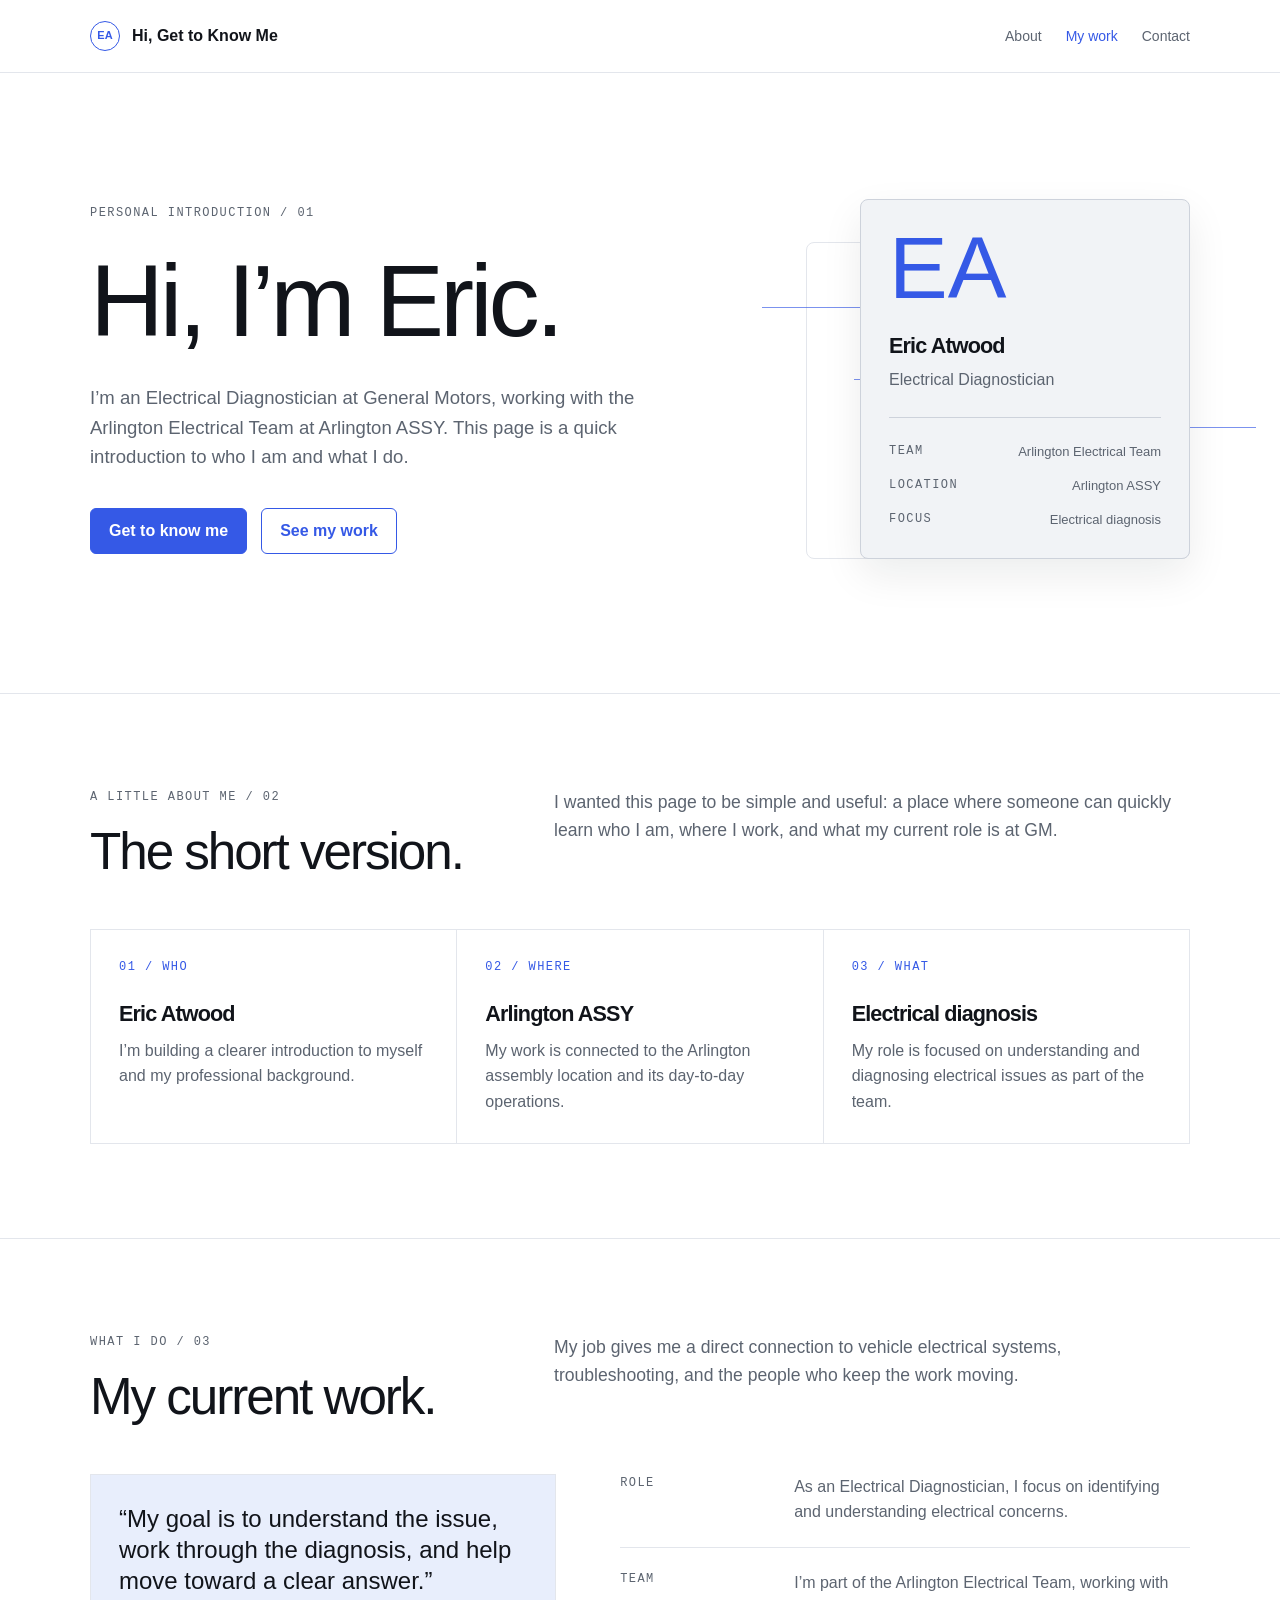
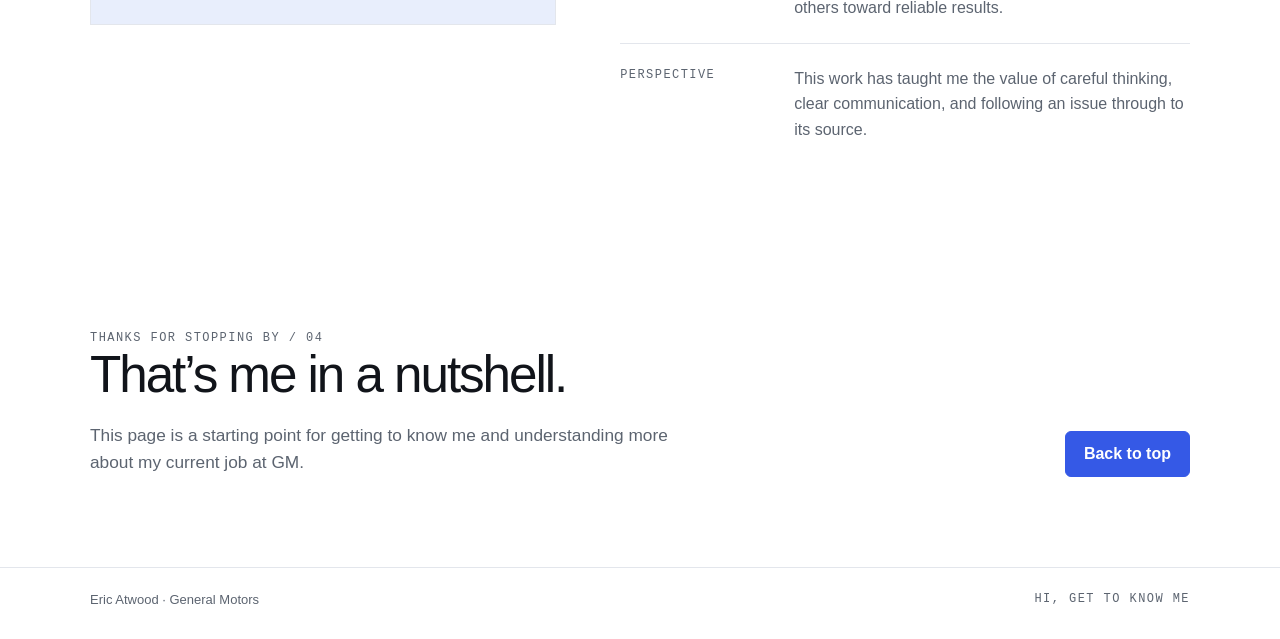
==== docs/index.html @ 6f0099ad "Add files via upload" ====
<!DOCTYPE html>
<html lang="en">
<head>
  <meta charset="UTF-8">
  <meta name="viewport" content="width=device-width, initial-scale=1.0">
  <meta name="description" content="A personal introduction to Eric Atwood and his work as an Electrical Diagnostician at General Motors.">
  <meta name="glean-artifact-type" content="web_design">
  <title>Hi, Get to Know Me | Eric Atwood</title>
  <style>
    :root {
      --artifact-background: #ffffff;
      --artifact-background-light: #f1f3f6;
      --artifact-background-mid: #e9ecf1;
      --artifact-border-light: #e3e6ec;
      --artifact-border-dark: #cdd2db;
      --artifact-primary-brand: #3559e6;
      --artifact-primary-highlight: #0d0f14;
      --artifact-primary-hover: #2442b8;
      --artifact-selected: #eaeefc;
      --artifact-text-primary: #11141a;
      --artifact-text-secondary: #5c6470;
      --artifact-text-highlight: #e8eefc;
      --artifact-focus: #7d98ff;
      --artifact-shadow: 0 16px 40px rgba(17, 20, 26, 0.08);
    }

    * {
      box-sizing: border-box;
    }

    html {
      scroll-behavior: smooth;
    }

    body {
      margin: 0;
      background: var(--artifact-background);
      color: var(--artifact-text-primary);
      font-family: Inter, -apple-system, BlinkMacSystemFont,
        "Segoe UI", Helvetica, Arial, sans-serif;
      font-size: 16px;
      line-height: 1.6;
    }

    a {
      color: inherit;
    }

    a:focus-visible {
      outline: 3px solid var(--artifact-focus);
      outline-offset: 4px;
    }

    .shell {
      width: min(1100px, calc(100% - 40px));
      margin: 0 auto;
    }

    .mono,
    .eyebrow,
    .meta-label {
      font-family: "SF Mono", "IBM Plex Mono", Consolas, monospace;
      font-size: 12px;
      letter-spacing: 0.12em;
      text-transform: uppercase;
    }

    .eyebrow,
    .meta-label {
      color: var(--artifact-text-secondary);
    }

    .site-header {
      position: sticky;
      top: 0;
      z-index: 20;
      border-bottom: 1px solid var(--artifact-border-light);
      background: var(--artifact-background);
    }

    .nav {
      min-height: 72px;
      display: flex;
      align-items: center;
      justify-content: space-between;
      gap: 24px;
    }

    .brand {
      display: inline-flex;
      align-items: center;
      gap: 12px;
      text-decoration: none;
      font-weight: 650;
    }

    .brand-mark {
      width: 30px;
      height: 30px;
      display: grid;
      place-items: center;
      border: 1px solid var(--artifact-primary-brand);
      border-radius: 50%;
      color: var(--artifact-primary-brand);
      font-size: 11px;
      font-weight: 700;
    }

    .nav-links {
      display: flex;
      align-items: center;
      gap: 24px;
    }

    .nav-links a {
      color: var(--artifact-text-secondary);
      text-decoration: none;
      font-size: 14px;
    }

    .nav-links a:hover,
    .nav-links a.active {
      color: var(--artifact-primary-brand);
    }

    .hero {
      min-height: 620px;
      display: grid;
      grid-template-columns: 1.15fr 0.85fr;
      align-items: center;
      gap: 72px;
      padding: 96px 0 104px;
    }

    h1,
    h2,
    h3 {
      margin: 0;
      color: var(--artifact-text-primary);
      font-weight: 400;
      line-height: 1.05;
      letter-spacing: -0.04em;
    }

    h1 {
      max-width: 760px;
      font-size: clamp(3.4rem, 8vw, 6.8rem);
      font-weight: 300;
    }

    h2 {
      font-size: clamp(2rem, 4vw, 3.4rem);
    }

    h3 {
      font-size: 1.35rem;
      font-weight: 550;
    }

    .hero-copy {
      max-width: 720px;
    }

    .hero-copy .eyebrow {
      margin-bottom: 24px;
    }

    .hero-copy p {
      max-width: 560px;
      margin: 28px 0 0;
      color: var(--artifact-text-secondary);
      font-size: 1.16rem;
    }

    .hero-actions {
      display: flex;
      flex-wrap: wrap;
      gap: 14px;
      margin-top: 36px;
    }

    .button {
      display: inline-flex;
      align-items: center;
      justify-content: center;
      min-height: 46px;
      padding: 0 18px;
      border: 1px solid var(--artifact-primary-brand);
      border-radius: 6px;
      background: var(--artifact-primary-brand);
      color: var(--artifact-background);
      text-decoration: none;
      font-weight: 650;
    }

    .button:hover {
      background: var(--artifact-primary-hover);
      border-color: var(--artifact-primary-hover);
    }

    .button.secondary {
      background: transparent;
      color: var(--artifact-primary-brand);
    }

    .button.secondary:hover {
      background: var(--artifact-selected);
    }

    .hero-visual {
      position: relative;
      min-height: 330px;
      display: flex;
      align-items: flex-end;
      justify-content: flex-end;
    }

    .hero-visual::before {
      content: "";
      position: absolute;
      inset: 12% 0 0 12%;
      border: 1px solid var(--artifact-border-light);
      border-radius: 8px;
    }

    .hero-visual::after {
      content: "";
      position: absolute;
      width: 72%;
      height: 1px;
      top: 30%;
      left: 2%;
      background: var(--artifact-primary-brand);
      box-shadow:
        92px 72px 0 var(--artifact-primary-brand),
        180px 120px 0 var(--artifact-primary-brand);
      opacity: 0.65;
    }

    .identity-panel {
      position: relative;
      z-index: 1;
      width: min(100%, 330px);
      padding: 28px;
      border: 1px solid var(--artifact-border-dark);
      border-radius: 8px;
      background: var(--artifact-background-light);
      box-shadow: var(--artifact-shadow);
    }

    .initials {
      margin-bottom: 28px;
      color: var(--artifact-primary-brand);
      font-size: 5.5rem;
      font-weight: 300;
      line-height: 0.9;
    }

    .identity-panel h3 {
      margin-bottom: 10px;
    }

    .identity-panel p {
      margin: 0;
      color: var(--artifact-text-secondary);
    }

    .identity-line {
      height: 1px;
      margin: 24px 0;
      background: var(--artifact-border-dark);
    }

    .identity-meta {
      display: grid;
      gap: 13px;
    }

    .meta-row {
      display: flex;
      justify-content: space-between;
      gap: 16px;
      font-size: 13px;
    }

    .meta-row span:last-child {
      color: var(--artifact-text-secondary);
      text-align: right;
    }

    section {
      scroll-margin-top: 98px;
    }

    .section {
      padding: 94px 0;
      border-top: 1px solid var(--artifact-border-light);
    }

    .section-heading {
      display: grid;
      grid-template-columns: 0.8fr 1.2fr;
      gap: 40px;
      margin-bottom: 50px;
    }

    .section-heading p {
      max-width: 620px;
      margin: 0;
      color: var(--artifact-text-secondary);
      font-size: 1.1rem;
    }

    .section-heading .eyebrow {
      margin-bottom: 18px;
    }

    .about-grid {
      display: grid;
      grid-template-columns: repeat(3, 1fr);
      gap: 1px;
      border: 1px solid var(--artifact-border-light);
      background: var(--artifact-border-light);
    }

    .about-item {
      min-height: 190px;
      padding: 28px;
      background: var(--artifact-background);
    }

    .about-item .mono {
      color: var(--artifact-primary-brand);
    }

    .about-item h3 {
      margin-top: 26px;
    }

    .about-item p {
      margin: 12px 0 0;
      color: var(--artifact-text-secondary);
    }

    .work-layout {
      display: grid;
      grid-template-columns: 0.9fr 1.1fr;
      gap: 64px;
      align-items: start;
    }

    .work-statement {
      padding: 28px;
      border: 1px solid var(--artifact-border-light);
      background: var(--artifact-text-highlight);
    }

    .work-statement p {
      margin: 0;
      font-size: 1.5rem;
      line-height: 1.3;
    }

    .work-list {
      display: grid;
    }

    .work-row {
      display: grid;
      grid-template-columns: 150px 1fr;
      gap: 24px;
      padding: 22px 0;
      border-top: 1px solid var(--artifact-border-light);
    }

    .work-row:first-child {
      padding-top: 0;
      border-top: 0;
    }

    .work-row p {
      margin: 0;
      color: var(--artifact-text-secondary);
    }

    .closing {
      display: grid;
      grid-template-columns: 1fr auto;
      gap: 36px;
      align-items: end;
      padding: 70px 0 90px;
    }

    .closing p {
      max-width: 620px;
      margin: 20px 0 0;
      color: var(--artifact-text-secondary);
      font-size: 1.08rem;
    }

    .footer {
      border-top: 1px solid var(--artifact-border-light);
      padding: 22px 0 28px;
      color: var(--artifact-text-secondary);
      font-size: 13px;
    }

    .footer-inner {
      display: flex;
      justify-content: space-between;
      gap: 20px;
    }

    .reveal {
      opacity: 0;
      transform: translateY(18px);
      transition: opacity 700ms ease, transform 700ms ease;
    }

    .reveal.visible {
      opacity: 1;
      transform: translateY(0);
    }

    @media (prefers-reduced-motion: reduce) {
      html {
        scroll-behavior: auto;
      }

      *,
      *::before,
      *::after {
        animation: none !important;
        transition: none !important;
      }

      .reveal {
        opacity: 1;
        transform: none;
      }
    }

    @media (max-width: 780px) {
      .shell {
        width: min(100% - 28px, 680px);
      }

      .nav {
        min-height: 64px;
      }

      .nav-links {
        gap: 12px;
      }

      .nav-links a {
        font-size: 12px;
      }

      .hero {
        grid-template-columns: 1fr;
        gap: 44px;
        padding: 72px 0 76px;
      }

      .hero-visual {
        min-height: 270px;
        justify-content: center;
      }

      .section {
        padding: 68px 0;
      }

      .section-heading,
      .work-layout {
        grid-template-columns: 1fr;
        gap: 28px;
      }

      .about-grid {
        grid-template-columns: 1fr;
      }

      .closing {
        grid-template-columns: 1fr;
        padding: 64px 0 72px;
      }

      .footer-inner {
        flex-direction: column;
        gap: 8px;
      }
    }

    @media (max-width: 480px) {
      .brand {
        font-size: 14px;
      }

      .nav-links a:nth-child(2) {
        display: none;
      }

      h1 {
        font-size: clamp(3rem, 16vw, 4.6rem);
      }

      .hero-copy p {
        font-size: 1rem;
      }

      .work-row {
        grid-template-columns: 1fr;
        gap: 8px;
      }

      .meta-row {
        display: grid;
        gap: 3px;
      }

      .meta-row span:last-child {
        text-align: left;
      }
    }

    @media print {
      @page {
        size: auto !important;
      }

      body {
        margin: 0;
        padding: 0.4in 0.6in;
        background: #fff;
        color: #11141a;
        print-color-adjust: exact;
        -webkit-print-color-adjust: exact;
      }

      .shell {
        max-width: 100% !important;
        width: 100% !important;
      }

      .site-header {
        position: static !important;
      }

      section,
      .hero,
      .closing {
        break-inside: avoid;
      }

      .hero {
        min-height: auto;
        padding: 42px 0;
      }

      .section {
        padding: 34px 0;
      }

      .hero-visual::before,
      .hero-visual::after {
        display: none;
      }

      .reveal {
        opacity: 1 !important;
        transform: none !important;
      }

      .button {
        color: #11141a;
        background: transparent;
        border-color: #cdd2db;
      }

      *,
      *::before,
      *::after {
        animation: none !important;
        transition: none !important;
      }
    }
  </style>
</head>
<body>
  <header class="site-header">
    <div class="shell nav">
      <a class="brand" href="#top">
        <span class="brand-mark">EA</span>
        <span>Hi, Get to Know Me</span>
      </a>

      <nav class="nav-links" aria-label="Main navigation">
        <a href="#about">About</a>
        <a href="#work">My work</a>
        <a href="#contact">Contact</a>
      </nav>
    </div>
  </header>

  <main id="top">
    <section class="shell hero" aria-labelledby="hero-title">
      <div class="hero-copy reveal">
        <div class="eyebrow">Personal introduction / 01</div>
        <h1 id="hero-title">Hi, I’m Eric.</h1>
        <p>
          I’m an Electrical Diagnostician at General Motors, working with
          the Arlington Electrical Team at Arlington ASSY. This page is a
          quick introduction to who I am and what I do.
        </p>

        <div class="hero-actions">
          <a class="button" href="#about">Get to know me</a>
          <a class="button secondary" href="#work">See my work</a>
        </div>
      </div>

      <div class="hero-visual reveal" aria-label="Profile summary">
        <div class="identity-panel">
          <div class="initials" aria-hidden="true">EA</div>
          <h3>Eric Atwood</h3>
          <p>Electrical Diagnostician</p>

          <div class="identity-line"></div>

          <div class="identity-meta">
            <div class="meta-row">
              <span class="meta-label">Team</span>
              <span>Arlington Electrical Team</span>
            </div>

            <div class="meta-row">
              <span class="meta-label">Location</span>
              <span>Arlington ASSY</span>
            </div>

            <div class="meta-row">
              <span class="meta-label">Focus</span>
              <span>Electrical diagnosis</span>
            </div>
          </div>
        </div>
      </div>
    </section>

    <section id="about" class="section" aria-labelledby="about-title">
      <div class="shell">
        <div class="section-heading reveal">
          <div>
            <div class="eyebrow">A little about me / 02</div>
            <h2 id="about-title">The short version.</h2>
          </div>

          <p>
            I wanted this page to be simple and useful: a place where
            someone can quickly learn who I am, where I work, and what my
            current role is at GM.
          </p>
        </div>

        <div class="about-grid">
          <article class="about-item reveal">
            <div class="mono">01 / Who</div>
            <h3>Eric Atwood</h3>
            <p>
              I’m building a clearer introduction to myself and my
              professional background.
            </p>
          </article>

          <article class="about-item reveal">
            <div class="mono">02 / Where</div>
            <h3>Arlington ASSY</h3>
            <p>
              My work is connected to the Arlington assembly location and
              its day-to-day operations.
            </p>
          </article>

          <article class="about-item reveal">
            <div class="mono">03 / What</div>
            <h3>Electrical diagnosis</h3>
            <p>
              My role is focused on understanding and diagnosing electrical
              issues as part of the team.
            </p>
          </article>
        </div>
      </div>
    </section>

    <section id="work" class="section" aria-labelledby="work-title">
      <div class="shell">
        <div class="section-heading reveal">
          <div>
            <div class="eyebrow">What I do / 03</div>
            <h2 id="work-title">My current work.</h2>
          </div>

          <p>
            My job gives me a direct connection to vehicle electrical
            systems, troubleshooting, and the people who keep the work
            moving.
          </p>
        </div>

        <div class="work-layout">
          <div class="work-statement reveal">
            <p>
              “My goal is to understand the issue, work through the
              diagnosis, and help move toward a clear answer.”
            </p>
          </div>

          <div class="work-list reveal">
            <div class="work-row">
              <div class="meta-label">Role</div>
              <p>
                As an Electrical Diagnostician, I focus on identifying and
                understanding electrical concerns.
              </p>
            </div>

            <div class="work-row">
              <div class="meta-label">Team</div>
              <p>
                I’m part of the Arlington Electrical Team, working with
                others toward reliable results.
              </p>
            </div>

            <div class="work-row">
              <div class="meta-label">Perspective</div>
              <p>
                This work has taught me the value of careful thinking, clear
                communication, and following an issue through to its source.
              </p>
            </div>
          </div>
        </div>
      </div>
    </section>

    <section id="contact" class="shell closing" aria-labelledby="closing-title">
      <div class="reveal">
        <div class="eyebrow">Thanks for stopping by / 04</div>
        <h2 id="closing-title">That’s me in a nutshell.</h2>
        <p>
          This page is a starting point for getting to know me and
          understanding more about my current job at GM.
        </p>
      </div>

      <a class="button reveal" href="#top">Back to top</a>
    </section>
  </main>

  <footer class="footer">
    <div class="shell footer-inner">
      <span>Eric Atwood · General Motors</span>
      <span class="mono">Hi, Get to Know Me</span>
    </div>
  </footer>

  <script>
    (function () {
      var revealItems = document.querySelectorAll(".reveal");

      if ("IntersectionObserver" in window) {
        var observer = new IntersectionObserver(function (entries) {
          entries.forEach(function (entry) {
            if (entry.isIntersecting) {
              entry.target.classList.add("visible");
              observer.unobserve(entry.target);
            }
          });
        }, { threshold: 0.12 });

        revealItems.forEach(function (item) {
          observer.observe(item);
        });
      } else {
        revealItems.forEach(function (item) {
          item.classList.add("visible");
        });
      }

      var sections = document.querySelectorAll("main section[id]");
      var navItems = document.querySelectorAll(".nav-links a");

      if ("IntersectionObserver" in window) {
        var sectionObserver = new IntersectionObserver(function (entries) {
          entries.forEach(function (entry) {
            if (entry.isIntersecting) {
              navItems.forEach(function (item) {
                item.classList.toggle(
                  "active",
                  item.getAttribute("href") === "#" + entry.target.id
                );
              });
            }
          });
        }, { rootMargin: "-35% 0px -55% 0px" });

        sections.forEach(function (section) {
          sectionObserver.observe(section);
        });
      }
    }());
  </script>

  <script>
    if (window.GleanBridge) {
      window.GleanBridge.postMessage({
        actionId: "export-pdf",
        type: "glean-add-menu",
        metadata: {
          label: "Export as PDF",
          icon: "export"
        }
      });

      window.GleanBridge.onMessage("action", function (data) {
        if (data.actionId === "export-pdf") {
          window.print();
        }
      });
    }
  </script>
</body>
</html>
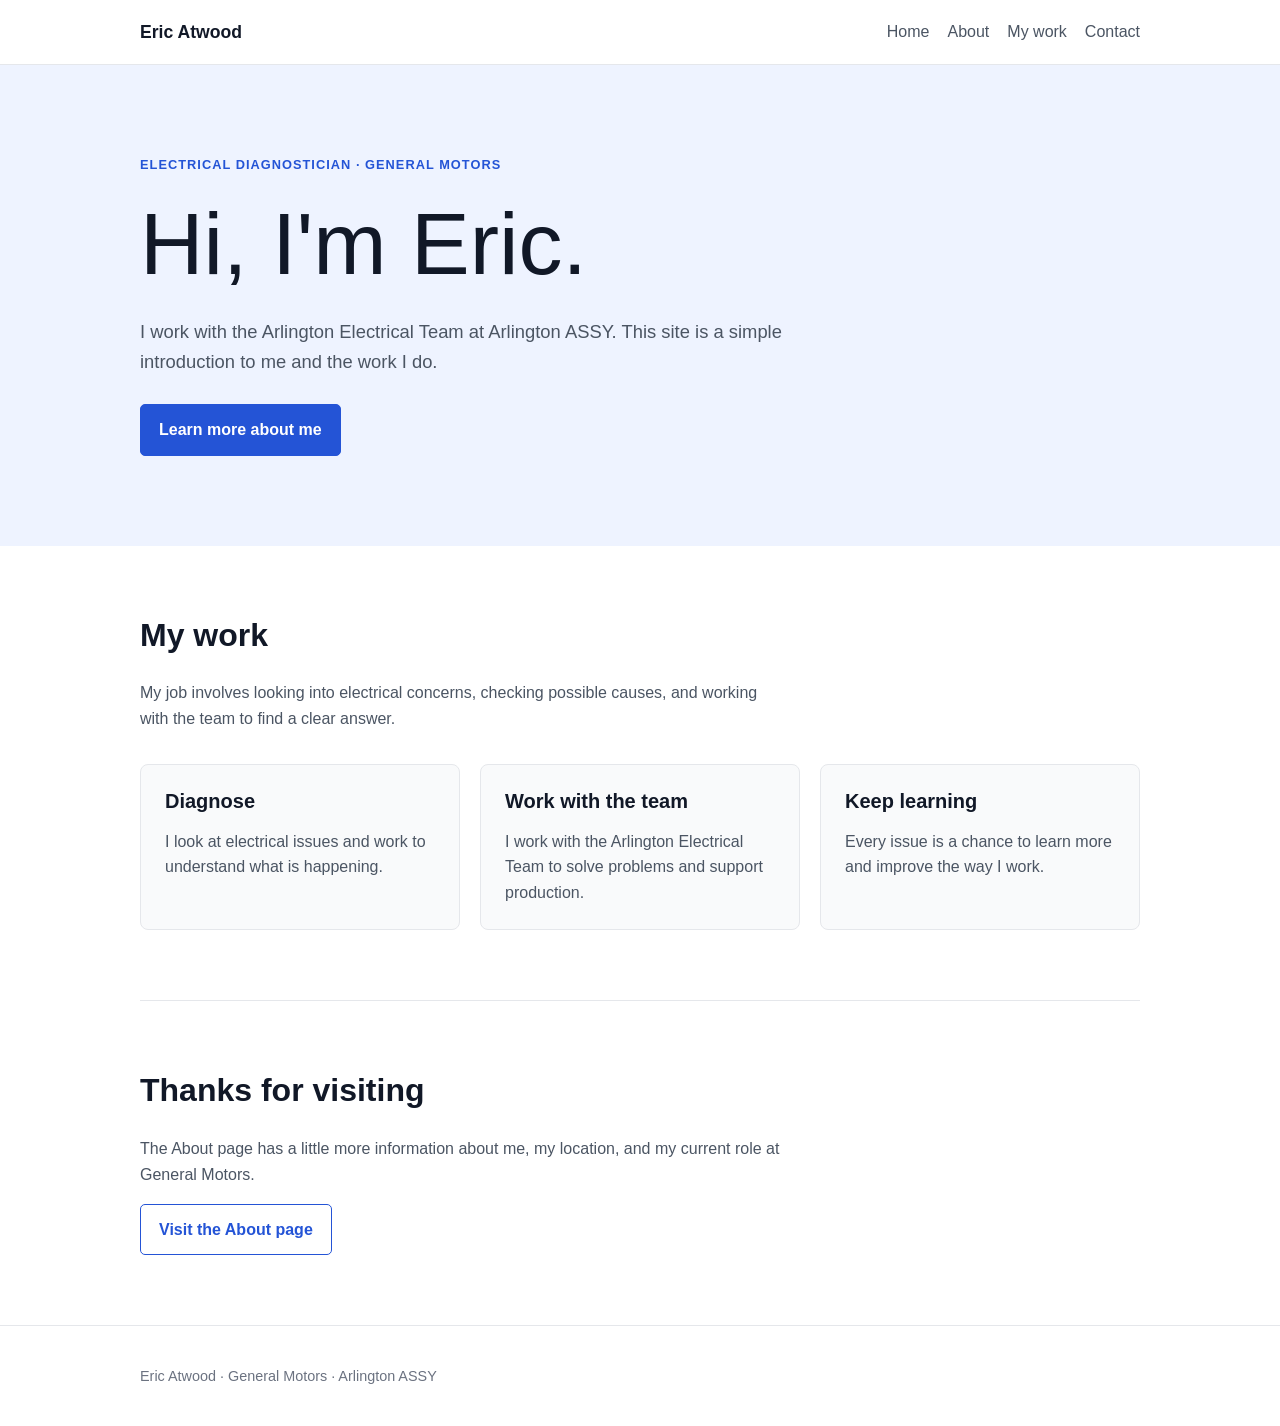
==== commit 05a06d2e: "updated files for working webpage Fixed issue with three files to work together" ====
--- a/docs/index.html
+++ b/docs/index.html
@@ -1,837 +1,76 @@
-<!DOCTYPE html>
-<html lang="en">
-<head>
-  <meta charset="UTF-8">
-  <meta name="viewport" content="width=device-width, initial-scale=1.0">
-  <meta name="description" content="A personal introduction to Eric Atwood and his work as an Electrical Diagnostician at General Motors.">
-  <meta name="glean-artifact-type" content="web_design">
-  <title>Hi, Get to Know Me | Eric Atwood</title>
-  <style>
-    :root {
-      --artifact-background: #ffffff;
-      --artifact-background-light: #f1f3f6;
-      --artifact-background-mid: #e9ecf1;
-      --artifact-border-light: #e3e6ec;
-      --artifact-border-dark: #cdd2db;
-      --artifact-primary-brand: #3559e6;
-      --artifact-primary-highlight: #0d0f14;
-      --artifact-primary-hover: #2442b8;
-      --artifact-selected: #eaeefc;
-      --artifact-text-primary: #11141a;
-      --artifact-text-secondary: #5c6470;
-      --artifact-text-highlight: #e8eefc;
-      --artifact-focus: #7d98ff;
-      --artifact-shadow: 0 16px 40px rgba(17, 20, 26, 0.08);
-    }
-
-    * {
-      box-sizing: border-box;
-    }
-
-    html {
-      scroll-behavior: smooth;
-    }
-
-    body {
-      margin: 0;
-      background: var(--artifact-background);
-      color: var(--artifact-text-primary);
-      font-family: Inter, -apple-system, BlinkMacSystemFont,
-        "Segoe UI", Helvetica, Arial, sans-serif;
-      font-size: 16px;
-      line-height: 1.6;
-    }
-
-    a {
-      color: inherit;
-    }
-
-    a:focus-visible {
-      outline: 3px solid var(--artifact-focus);
-      outline-offset: 4px;
-    }
-
-    .shell {
-      width: min(1100px, calc(100% - 40px));
-      margin: 0 auto;
-    }
-
-    .mono,
-    .eyebrow,
-    .meta-label {
-      font-family: "SF Mono", "IBM Plex Mono", Consolas, monospace;
-      font-size: 12px;
-      letter-spacing: 0.12em;
-      text-transform: uppercase;
-    }
-
-    .eyebrow,
-    .meta-label {
-      color: var(--artifact-text-secondary);
-    }
-
-    .site-header {
-      position: sticky;
-      top: 0;
-      z-index: 20;
-      border-bottom: 1px solid var(--artifact-border-light);
-      background: var(--artifact-background);
-    }
-
-    .nav {
-      min-height: 72px;
-      display: flex;
-      align-items: center;
-      justify-content: space-between;
-      gap: 24px;
-    }
-
-    .brand {
-      display: inline-flex;
-      align-items: center;
-      gap: 12px;
-      text-decoration: none;
-      font-weight: 650;
-    }
-
-    .brand-mark {
-      width: 30px;
-      height: 30px;
-      display: grid;
-      place-items: center;
-      border: 1px solid var(--artifact-primary-brand);
-      border-radius: 50%;
-      color: var(--artifact-primary-brand);
-      font-size: 11px;
-      font-weight: 700;
-    }
-
-    .nav-links {
-      display: flex;
-      align-items: center;
-      gap: 24px;
-    }
-
-    .nav-links a {
-      color: var(--artifact-text-secondary);
-      text-decoration: none;
-      font-size: 14px;
-    }
-
-    .nav-links a:hover,
-    .nav-links a.active {
-      color: var(--artifact-primary-brand);
-    }
-
-    .hero {
-      min-height: 620px;
-      display: grid;
-      grid-template-columns: 1.15fr 0.85fr;
-      align-items: center;
-      gap: 72px;
-      padding: 96px 0 104px;
-    }
-
-    h1,
-    h2,
-    h3 {
-      margin: 0;
-      color: var(--artifact-text-primary);
-      font-weight: 400;
-      line-height: 1.05;
-      letter-spacing: -0.04em;
-    }
-
-    h1 {
-      max-width: 760px;
-      font-size: clamp(3.4rem, 8vw, 6.8rem);
-      font-weight: 300;
-    }
-
-    h2 {
-      font-size: clamp(2rem, 4vw, 3.4rem);
-    }
-
-    h3 {
-      font-size: 1.35rem;
-      font-weight: 550;
-    }
-
-    .hero-copy {
-      max-width: 720px;
-    }
-
-    .hero-copy .eyebrow {
-      margin-bottom: 24px;
-    }
-
-    .hero-copy p {
-      max-width: 560px;
-      margin: 28px 0 0;
-      color: var(--artifact-text-secondary);
-      font-size: 1.16rem;
-    }
-
-    .hero-actions {
-      display: flex;
-      flex-wrap: wrap;
-      gap: 14px;
-      margin-top: 36px;
-    }
-
-    .button {
-      display: inline-flex;
-      align-items: center;
-      justify-content: center;
-      min-height: 46px;
-      padding: 0 18px;
-      border: 1px solid var(--artifact-primary-brand);
-      border-radius: 6px;
-      background: var(--artifact-primary-brand);
-      color: var(--artifact-background);
-      text-decoration: none;
-      font-weight: 650;
-    }
-
-    .button:hover {
-      background: var(--artifact-primary-hover);
-      border-color: var(--artifact-primary-hover);
-    }
-
-    .button.secondary {
-      background: transparent;
-      color: var(--artifact-primary-brand);
-    }
-
-    .button.secondary:hover {
-      background: var(--artifact-selected);
-    }
-
-    .hero-visual {
-      position: relative;
-      min-height: 330px;
-      display: flex;
-      align-items: flex-end;
-      justify-content: flex-end;
-    }
-
-    .hero-visual::before {
-      content: "";
-      position: absolute;
-      inset: 12% 0 0 12%;
-      border: 1px solid var(--artifact-border-light);
-      border-radius: 8px;
-    }
-
-    .hero-visual::after {
-      content: "";
-      position: absolute;
-      width: 72%;
-      height: 1px;
-      top: 30%;
-      left: 2%;
-      background: var(--artifact-primary-brand);
-      box-shadow:
-        92px 72px 0 var(--artifact-primary-brand),
-        180px 120px 0 var(--artifact-primary-brand);
-      opacity: 0.65;
-    }
-
-    .identity-panel {
-      position: relative;
-      z-index: 1;
-      width: min(100%, 330px);
-      padding: 28px;
-      border: 1px solid var(--artifact-border-dark);
-      border-radius: 8px;
-      background: var(--artifact-background-light);
-      box-shadow: var(--artifact-shadow);
-    }
-
-    .initials {
-      margin-bottom: 28px;
-      color: var(--artifact-primary-brand);
-      font-size: 5.5rem;
-      font-weight: 300;
-      line-height: 0.9;
-    }
-
-    .identity-panel h3 {
-      margin-bottom: 10px;
-    }
-
-    .identity-panel p {
-      margin: 0;
-      color: var(--artifact-text-secondary);
-    }
-
-    .identity-line {
-      height: 1px;
-      margin: 24px 0;
-      background: var(--artifact-border-dark);
-    }
-
-    .identity-meta {
-      display: grid;
-      gap: 13px;
-    }
-
-    .meta-row {
-      display: flex;
-      justify-content: space-between;
-      gap: 16px;
-      font-size: 13px;
-    }
-
-    .meta-row span:last-child {
-      color: var(--artifact-text-secondary);
-      text-align: right;
-    }
-
-    section {
-      scroll-margin-top: 98px;
-    }
-
-    .section {
-      padding: 94px 0;
-      border-top: 1px solid var(--artifact-border-light);
-    }
-
-    .section-heading {
-      display: grid;
-      grid-template-columns: 0.8fr 1.2fr;
-      gap: 40px;
-      margin-bottom: 50px;
-    }
-
-    .section-heading p {
-      max-width: 620px;
-      margin: 0;
-      color: var(--artifact-text-secondary);
-      font-size: 1.1rem;
-    }
-
-    .section-heading .eyebrow {
-      margin-bottom: 18px;
-    }
-
-    .about-grid {
-      display: grid;
-      grid-template-columns: repeat(3, 1fr);
-      gap: 1px;
-      border: 1px solid var(--artifact-border-light);
-      background: var(--artifact-border-light);
-    }
-
-    .about-item {
-      min-height: 190px;
-      padding: 28px;
-      background: var(--artifact-background);
-    }
-
-    .about-item .mono {
-      color: var(--artifact-primary-brand);
-    }
-
-    .about-item h3 {
-      margin-top: 26px;
-    }
-
-    .about-item p {
-      margin: 12px 0 0;
-      color: var(--artifact-text-secondary);
-    }
-
-    .work-layout {
-      display: grid;
-      grid-template-columns: 0.9fr 1.1fr;
-      gap: 64px;
-      align-items: start;
-    }
-
-    .work-statement {
-      padding: 28px;
-      border: 1px solid var(--artifact-border-light);
-      background: var(--artifact-text-highlight);
-    }
-
-    .work-statement p {
-      margin: 0;
-      font-size: 1.5rem;
-      line-height: 1.3;
-    }
-
-    .work-list {
-      display: grid;
-    }
-
-    .work-row {
-      display: grid;
-      grid-template-columns: 150px 1fr;
-      gap: 24px;
-      padding: 22px 0;
-      border-top: 1px solid var(--artifact-border-light);
-    }
-
-    .work-row:first-child {
-      padding-top: 0;
-      border-top: 0;
-    }
-
-    .work-row p {
-      margin: 0;
-      color: var(--artifact-text-secondary);
-    }
-
-    .closing {
-      display: grid;
-      grid-template-columns: 1fr auto;
-      gap: 36px;
-      align-items: end;
-      padding: 70px 0 90px;
-    }
-
-    .closing p {
-      max-width: 620px;
-      margin: 20px 0 0;
-      color: var(--artifact-text-secondary);
-      font-size: 1.08rem;
-    }
-
-    .footer {
-      border-top: 1px solid var(--artifact-border-light);
-      padding: 22px 0 28px;
-      color: var(--artifact-text-secondary);
-      font-size: 13px;
-    }
-
-    .footer-inner {
-      display: flex;
-      justify-content: space-between;
-      gap: 20px;
-    }
-
-    .reveal {
-      opacity: 0;
-      transform: translateY(18px);
-      transition: opacity 700ms ease, transform 700ms ease;
-    }
-
-    .reveal.visible {
-      opacity: 1;
-      transform: translateY(0);
-    }
-
-    @media (prefers-reduced-motion: reduce) {
-      html {
-        scroll-behavior: auto;
-      }
-
-      *,
-      *::before,
-      *::after {
-        animation: none !important;
-        transition: none !important;
-      }
-
-      .reveal {
-        opacity: 1;
-        transform: none;
-      }
-    }
-
-    @media (max-width: 780px) {
-      .shell {
-        width: min(100% - 28px, 680px);
-      }
-
-      .nav {
-        min-height: 64px;
-      }
-
-      .nav-links {
-        gap: 12px;
-      }
-
-      .nav-links a {
-        font-size: 12px;
-      }
-
-      .hero {
-        grid-template-columns: 1fr;
-        gap: 44px;
-        padding: 72px 0 76px;
-      }
-
-      .hero-visual {
-        min-height: 270px;
-        justify-content: center;
-      }
-
-      .section {
-        padding: 68px 0;
-      }
-
-      .section-heading,
-      .work-layout {
-        grid-template-columns: 1fr;
-        gap: 28px;
-      }
-
-      .about-grid {
-        grid-template-columns: 1fr;
-      }
-
-      .closing {
-        grid-template-columns: 1fr;
-        padding: 64px 0 72px;
-      }
-
-      .footer-inner {
-        flex-direction: column;
-        gap: 8px;
-      }
-    }
-
-    @media (max-width: 480px) {
-      .brand {
-        font-size: 14px;
-      }
-
-      .nav-links a:nth-child(2) {
-        display: none;
-      }
-
-      h1 {
-        font-size: clamp(3rem, 16vw, 4.6rem);
-      }
-
-      .hero-copy p {
-        font-size: 1rem;
-      }
-
-      .work-row {
-        grid-template-columns: 1fr;
-        gap: 8px;
-      }
-
-      .meta-row {
-        display: grid;
-        gap: 3px;
-      }
-
-      .meta-row span:last-child {
-        text-align: left;
-      }
-    }
-
-    @media print {
-      @page {
-        size: auto !important;
-      }
-
-      body {
-        margin: 0;
-        padding: 0.4in 0.6in;
-        background: #fff;
-        color: #11141a;
-        print-color-adjust: exact;
-        -webkit-print-color-adjust: exact;
-      }
-
-      .shell {
-        max-width: 100% !important;
-        width: 100% !important;
-      }
-
-      .site-header {
-        position: static !important;
-      }
-
-      section,
-      .hero,
-      .closing {
-        break-inside: avoid;
-      }
-
-      .hero {
-        min-height: auto;
-        padding: 42px 0;
-      }
-
-      .section {
-        padding: 34px 0;
-      }
-
-      .hero-visual::before,
-      .hero-visual::after {
-        display: none;
-      }
-
-      .reveal {
-        opacity: 1 !important;
-        transform: none !important;
-      }
-
-      .button {
-        color: #11141a;
-        background: transparent;
-        border-color: #cdd2db;
-      }
-
-      *,
-      *::before,
-      *::after {
-        animation: none !important;
-        transition: none !important;
-      }
-    }
-  </style>
-</head>
-<body>
-  <header class="site-header">
-    <div class="shell nav">
-      <a class="brand" href="#top">
-        <span class="brand-mark">EA</span>
-        <span>Hi, Get to Know Me</span>
-      </a>
-
-      <nav class="nav-links" aria-label="Main navigation">
-        <a href="#about">About</a>
-        <a href="#work">My work</a>
-        <a href="#contact">Contact</a>
-      </nav>
-    </div>
-  </header>
-
-  <main id="top">
-    <section class="shell hero" aria-labelledby="hero-title">
-      <div class="hero-copy reveal">
-        <div class="eyebrow">Personal introduction / 01</div>
-        <h1 id="hero-title">Hi, I’m Eric.</h1>
-        <p>
-          I’m an Electrical Diagnostician at General Motors, working with
-          the Arlington Electrical Team at Arlington ASSY. This page is a
-          quick introduction to who I am and what I do.
-        </p>
-
-        <div class="hero-actions">
-          <a class="button" href="#about">Get to know me</a>
-          <a class="button secondary" href="#work">See my work</a>
-        </div>
-      </div>
-
-      <div class="hero-visual reveal" aria-label="Profile summary">
-        <div class="identity-panel">
-          <div class="initials" aria-hidden="true">EA</div>
-          <h3>Eric Atwood</h3>
-          <p>Electrical Diagnostician</p>
-
-          <div class="identity-line"></div>
-
-          <div class="identity-meta">
-            <div class="meta-row">
-              <span class="meta-label">Team</span>
-              <span>Arlington Electrical Team</span>
-            </div>
-
-            <div class="meta-row">
-              <span class="meta-label">Location</span>
-              <span>Arlington ASSY</span>
-            </div>
-
-            <div class="meta-row">
-              <span class="meta-label">Focus</span>
-              <span>Electrical diagnosis</span>
-            </div>
-          </div>
-        </div>
-      </div>
-    </section>
-
-    <section id="about" class="section" aria-labelledby="about-title">
-      <div class="shell">
-        <div class="section-heading reveal">
-          <div>
-            <div class="eyebrow">A little about me / 02</div>
-            <h2 id="about-title">The short version.</h2>
-          </div>
-
-          <p>
-            I wanted this page to be simple and useful: a place where
-            someone can quickly learn who I am, where I work, and what my
-            current role is at GM.
-          </p>
-        </div>
-
-        <div class="about-grid">
-          <article class="about-item reveal">
-            <div class="mono">01 / Who</div>
-            <h3>Eric Atwood</h3>
-            <p>
-              I’m building a clearer introduction to myself and my
-              professional background.
-            </p>
-          </article>
-
-          <article class="about-item reveal">
-            <div class="mono">02 / Where</div>
-            <h3>Arlington ASSY</h3>
-            <p>
-              My work is connected to the Arlington assembly location and
-              its day-to-day operations.
-            </p>
-          </article>
-
-          <article class="about-item reveal">
-            <div class="mono">03 / What</div>
-            <h3>Electrical diagnosis</h3>
-            <p>
-              My role is focused on understanding and diagnosing electrical
-              issues as part of the team.
-            </p>
-          </article>
-        </div>
-      </div>
-    </section>
-
-    <section id="work" class="section" aria-labelledby="work-title">
-      <div class="shell">
-        <div class="section-heading reveal">
-          <div>
-            <div class="eyebrow">What I do / 03</div>
-            <h2 id="work-title">My current work.</h2>
-          </div>
-
-          <p>
-            My job gives me a direct connection to vehicle electrical
-            systems, troubleshooting, and the people who keep the work
-            moving.
-          </p>
-        </div>
-
-        <div class="work-layout">
-          <div class="work-statement reveal">
-            <p>
-              “My goal is to understand the issue, work through the
-              diagnosis, and help move toward a clear answer.”
-            </p>
-          </div>
-
-          <div class="work-list reveal">
-            <div class="work-row">
-              <div class="meta-label">Role</div>
-              <p>
-                As an Electrical Diagnostician, I focus on identifying and
-                understanding electrical concerns.
-              </p>
-            </div>
-
-            <div class="work-row">
-              <div class="meta-label">Team</div>
-              <p>
-                I’m part of the Arlington Electrical Team, working with
-                others toward reliable results.
-              </p>
-            </div>
-
-            <div class="work-row">
-              <div class="meta-label">Perspective</div>
-              <p>
-                This work has taught me the value of careful thinking, clear
-                communication, and following an issue through to its source.
-              </p>
-            </div>
-          </div>
-        </div>
-      </div>
-    </section>
-
-    <section id="contact" class="shell closing" aria-labelledby="closing-title">
-      <div class="reveal">
-        <div class="eyebrow">Thanks for stopping by / 04</div>
-        <h2 id="closing-title">That’s me in a nutshell.</h2>
-        <p>
-          This page is a starting point for getting to know me and
-          understanding more about my current job at GM.
-        </p>
-      </div>
-
-      <a class="button reveal" href="#top">Back to top</a>
-    </section>
-  </main>
-
-  <footer class="footer">
-    <div class="shell footer-inner">
-      <span>Eric Atwood · General Motors</span>
-      <span class="mono">Hi, Get to Know Me</span>
-    </div>
-  </footer>
-
-  <script>
-    (function () {
-      var revealItems = document.querySelectorAll(".reveal");
-
-      if ("IntersectionObserver" in window) {
-        var observer = new IntersectionObserver(function (entries) {
-          entries.forEach(function (entry) {
-            if (entry.isIntersecting) {
-              entry.target.classList.add("visible");
-              observer.unobserve(entry.target);
-            }
-          });
-        }, { threshold: 0.12 });
-
-        revealItems.forEach(function (item) {
-          observer.observe(item);
-        });
-      } else {
-        revealItems.forEach(function (item) {
-          item.classList.add("visible");
-        });
-      }
-
-      var sections = document.querySelectorAll("main section[id]");
-      var navItems = document.querySelectorAll(".nav-links a");
-
-      if ("IntersectionObserver" in window) {
-        var sectionObserver = new IntersectionObserver(function (entries) {
-          entries.forEach(function (entry) {
-            if (entry.isIntersecting) {
-              navItems.forEach(function (item) {
-                item.classList.toggle(
-                  "active",
-                  item.getAttribute("href") === "#" + entry.target.id
-                );
-              });
-            }
-          });
-        }, { rootMargin: "-35% 0px -55% 0px" });
-
-        sections.forEach(function (section) {
-          sectionObserver.observe(section);
-        });
-      }
-    }());
-  </script>
-
-  <script>
-    if (window.GleanBridge) {
-      window.GleanBridge.postMessage({
-        actionId: "export-pdf",
-        type: "glean-add-menu",
-        metadata: {
-          label: "Export as PDF",
-          icon: "export"
-        }
-      });
-
-      window.GleanBridge.onMessage("action", function (data) {
-        if (data.actionId === "export-pdf") {
-          window.print();
-        }
-      });
-    }
-  </script>
-</body>
-</html>
+<!DOCTYPE html>
+<html lang="en">
+<head>
+  <meta charset="UTF-8">
+  <meta name="viewport" content="width=device-width, initial-scale=1.0">
+  <title>Eric Atwood | Electrical Diagnostician</title>
+  <link rel="stylesheet" href="style.css">
+</head>
+<body>
+  <header>
+    <nav class="container">
+      <a class="logo" href="index.html">Eric Atwood</a>
+      <div class="nav-links">
+        <a href="index.html">Home</a>
+        <a href="about.html">About</a>
+        <a href="#work">My work</a>
+        <a href="#contact">Contact</a>
+      </div>
+    </nav>
+  </header>
+
+  <main>
+    <section class="hero">
+      <div class="container">
+        <p class="eyebrow">Electrical Diagnostician · General Motors</p>
+        <h1>Hi, I'm Eric.</h1>
+        <p class="intro">
+          I work with the Arlington Electrical Team at Arlington ASSY.
+          This site is a simple introduction to me and the work I do.
+        </p>
+        <a class="button" href="about.html">Learn more about me</a>
+      </div>
+    </section>
+
+    <section id="work" class="section container">
+      <h2>My work</h2>
+      <p>
+        My job involves looking into electrical concerns, checking possible
+        causes, and working with the team to find a clear answer.
+      </p>
+
+      <div class="cards">
+        <article class="card">
+          <h3>Diagnose</h3>
+          <p>I look at electrical issues and work to understand what is happening.</p>
+        </article>
+
+        <article class="card">
+          <h3>Work with the team</h3>
+          <p>I work with the Arlington Electrical Team to solve problems and support production.</p>
+        </article>
+
+        <article class="card">
+          <h3>Keep learning</h3>
+          <p>Every issue is a chance to learn more and improve the way I work.</p>
+        </article>
+      </div>
+    </section>
+
+    <section id="contact" class="section contact container">
+      <h2>Thanks for visiting</h2>
+      <p>
+        The About page has a little more information about me, my location,
+        and my current role at General Motors.
+      </p>
+      <a class="button secondary" href="about.html">Visit the About page</a>
+    </section>
+  </main>
+
+  <footer>
+    <div class="container">
+      <p>Eric Atwood · General Motors · Arlington ASSY</p>
+    </div>
+  </footer>
+</body>
+</html>
--- a/docs/style.css
+++ b/docs/style.css
@@ -0,0 +1,193 @@
+/* Shared stylesheet for index.html and about.html */
+
+* {
+  box-sizing: border-box;
+}
+
+body {
+  margin: 0;
+  color: #1f2937;
+  background: #ffffff;
+  font-family: Arial, Helvetica, sans-serif;
+  line-height: 1.6;
+}
+
+a {
+  color: #2454d6;
+}
+
+.container {
+  width: min(100% - 40px, 1000px);
+  margin: 0 auto;
+}
+
+header {
+  border-bottom: 1px solid #e5e7eb;
+  background: #ffffff;
+}
+
+nav {
+  min-height: 64px;
+  display: flex;
+  align-items: center;
+  justify-content: space-between;
+  gap: 24px;
+}
+
+.logo {
+  color: #111827;
+  font-size: 1.1rem;
+  font-weight: bold;
+  text-decoration: none;
+}
+
+.nav-links {
+  display: flex;
+  flex-wrap: wrap;
+  gap: 18px;
+}
+
+.nav-links a {
+  color: #4b5563;
+  text-decoration: none;
+}
+
+.nav-links a:hover,
+.nav-links a[aria-current="page"] {
+  color: #2454d6;
+}
+
+.hero,
+.page-heading {
+  padding: 90px 0;
+  background: #eef3ff;
+}
+
+.page-heading {
+  padding: 70px 0;
+}
+
+.eyebrow {
+  margin: 0 0 16px;
+  color: #2454d6;
+  font-size: 0.8rem;
+  font-weight: bold;
+  letter-spacing: 0.08em;
+  text-transform: uppercase;
+}
+
+h1,
+h2,
+h3 {
+  margin-top: 0;
+  color: #111827;
+  line-height: 1.2;
+}
+
+h1 {
+  max-width: 700px;
+  margin-bottom: 20px;
+  font-size: clamp(2.8rem, 8vw, 5.5rem);
+  font-weight: 400;
+}
+
+h2 {
+  font-size: 2rem;
+}
+
+h3 {
+  margin-bottom: 8px;
+  font-size: 1.25rem;
+}
+
+.intro {
+  max-width: 650px;
+  margin: 0 0 28px;
+  color: #4b5563;
+  font-size: 1.15rem;
+}
+
+.button {
+  display: inline-block;
+  padding: 12px 18px;
+  border: 1px solid #2454d6;
+  border-radius: 5px;
+  background: #2454d6;
+  color: #ffffff;
+  text-decoration: none;
+  font-weight: bold;
+}
+
+.button:hover {
+  background: #183da3;
+  border-color: #183da3;
+}
+
+.button.secondary {
+  background: transparent;
+  color: #2454d6;
+}
+
+.section {
+  padding: 70px 0;
+}
+
+.section > p {
+  max-width: 650px;
+  color: #4b5563;
+}
+
+.cards,
+.about-grid {
+  display: grid;
+  grid-template-columns: repeat(3, 1fr);
+  gap: 20px;
+  margin-top: 32px;
+}
+
+.card {
+  padding: 24px;
+  border: 1px solid #e5e7eb;
+  border-radius: 8px;
+  background: #f9fafb;
+}
+
+.card p {
+  margin-bottom: 0;
+  color: #4b5563;
+}
+
+.contact {
+  border-top: 1px solid #e5e7eb;
+}
+
+footer {
+  padding: 24px 0;
+  border-top: 1px solid #e5e7eb;
+  color: #6b7280;
+  font-size: 0.9rem;
+}
+
+@media (max-width: 700px) {
+  nav {
+    align-items: flex-start;
+    flex-direction: column;
+    justify-content: center;
+    padding: 16px 0;
+  }
+
+  .nav-links {
+    gap: 12px;
+    font-size: 0.9rem;
+  }
+
+  .hero,
+  .page-heading {
+    padding: 60px 0;
+  }
+
+  .cards,
+  .about-grid {
+    grid-template-columns: 1fr;
+  }
+}
